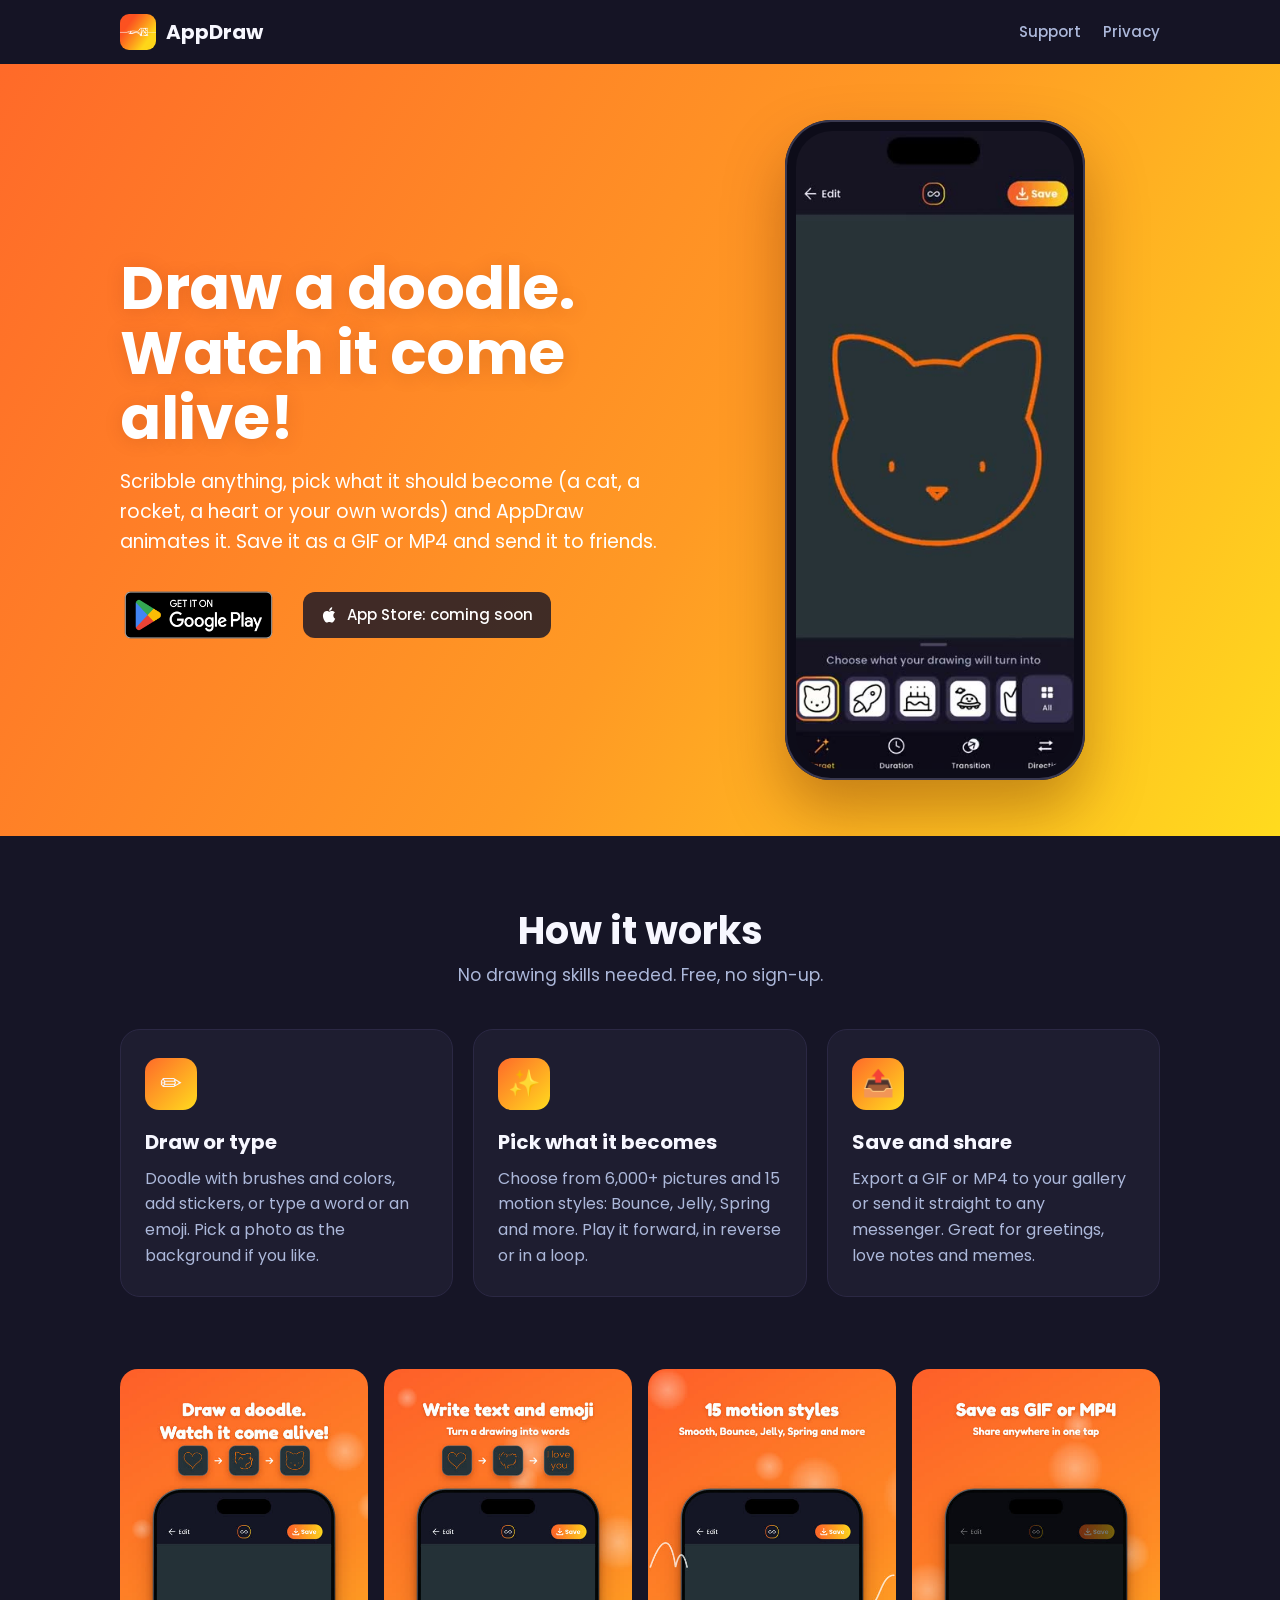
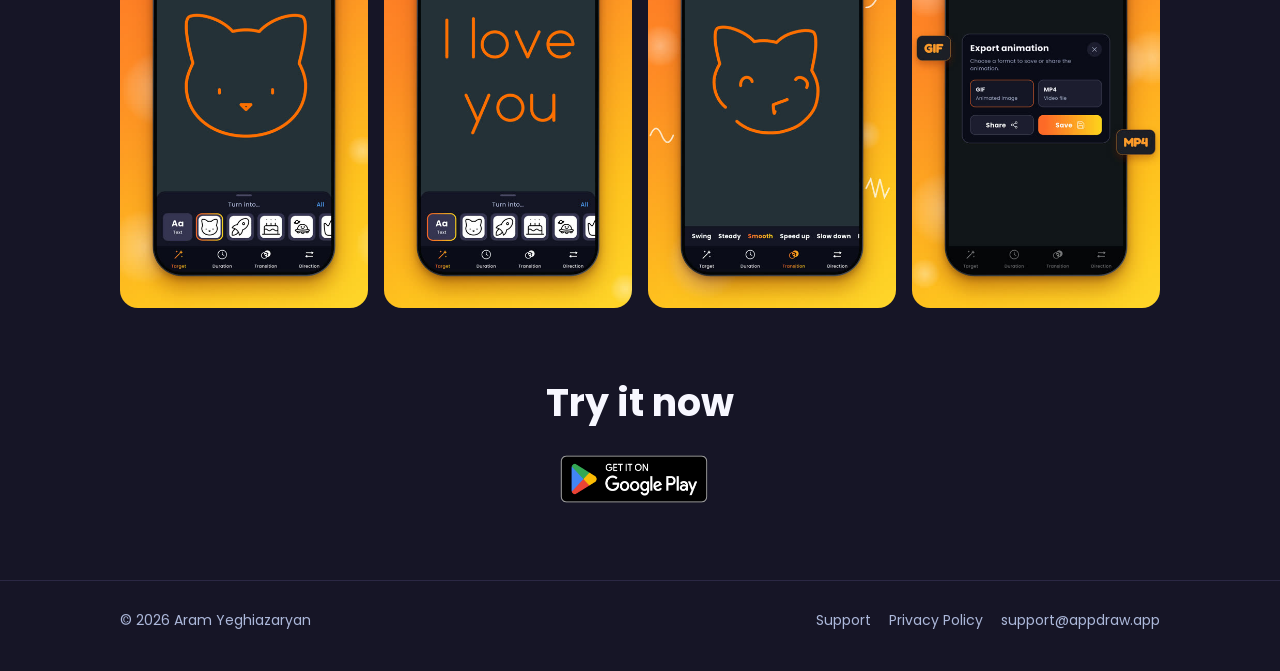
==== index.html @ fce3c05c "Add website: landing, privacy policy, support, custom domain appdraw.app" ====
<!doctype html>
<html lang="en">
<head>
  <meta charset="utf-8">
  <meta name="viewport" content="width=device-width, initial-scale=1">
  <title>AppDraw: Doodle to Animation &amp; GIF Maker</title>
  <meta name="description" content="Draw a doodle and watch it come alive. AppDraw turns your scribble into a cat, a rocket, a heart or any word, then saves it as a GIF or MP4 to share.">
  <link rel="canonical" href="https://appdraw.app/">
  <meta property="og:type" content="website">
  <meta property="og:url" content="https://appdraw.app/">
  <meta property="og:title" content="AppDraw: Doodle to Animation">
  <meta property="og:description" content="Draw a doodle. Watch it come alive! Save as GIF or MP4 and share it anywhere.">
  <meta property="og:image" content="https://appdraw.app/assets/og-image.jpg">
  <meta name="twitter:card" content="summary_large_image">
  <meta name="theme-color" content="#161526">
  <link rel="icon" type="image/png" href="/favicon.png">
  <link rel="apple-touch-icon" href="/apple-touch-icon.png">
  <link rel="preconnect" href="https://fonts.googleapis.com">
  <link rel="preconnect" href="https://fonts.gstatic.com" crossorigin>
  <link rel="stylesheet" href="https://fonts.googleapis.com/css2?family=Poppins:wght@400;500;700&display=swap">
  <link rel="stylesheet" href="/style.css">
  <script type="application/ld+json">
  {"@context":"https://schema.org","@type":"MobileApplication","name":"AppDraw","operatingSystem":"Android, iOS","applicationCategory":"MultimediaApplication","offers":{"@type":"Offer","price":"0","priceCurrency":"USD"},"url":"https://appdraw.app/","author":{"@type":"Person","name":"Aram Yeghiazaryan"}}
  </script>
</head>
<body>
  <header class="site-header">
    <div class="wrap">
      <a class="brand" href="/"><img src="/assets/icon.png" alt="" width="36" height="36"><span>AppDraw</span></a>
      <nav class="nav">
        <a href="/support/">Support</a>
        <a href="/privacy/">Privacy</a>
      </nav>
    </div>
  </header>

  <main>
    <div class="hero">
      <div class="wrap">
        <div>
          <h1>Draw a doodle.<br>Watch it come alive!</h1>
          <p>Scribble anything, pick what it should become (a cat, a rocket, a heart or your own words) and AppDraw animates it. Save it as a GIF or MP4 and send it to friends.</p>
          <div class="stores">
            <a class="play" href="https://play.google.com/store/apps/details?id=com.appdraw.mobile&amp;utm_source=appdraw.app&amp;utm_medium=website"><img src="/assets/google-play-badge.png" alt="Get it on Google Play" width="181" height="70"></a>
            <span class="soon"><svg viewBox="0 0 24 24" aria-hidden="true"><path d="M16.4 12.6c0-2.6 2.1-3.8 2.2-3.9-1.2-1.8-3.1-2-3.7-2-1.6-.2-3.1.9-3.9.9-.8 0-2-.9-3.4-.9-1.7 0-3.3 1-4.2 2.6-1.8 3.1-.5 7.7 1.3 10.2.8 1.2 1.8 2.6 3.1 2.6 1.3-.1 1.7-.8 3.3-.8 1.5 0 1.9.8 3.3.8 1.4 0 2.2-1.3 3.1-2.5 1-1.4 1.4-2.8 1.4-2.9-.1 0-2.5-1-2.5-4.1zM13.9 4.9c.7-.9 1.2-2 1.1-3.2-1 0-2.3.7-3 1.6-.7.8-1.3 2-1.1 3.1 1.1.1 2.3-.6 3-1.5z"/></svg>App Store: coming soon</span>
          </div>
        </div>
        <div class="phone">
          <video src="/assets/demo.mp4" poster="/assets/demo-poster.jpg" autoplay muted loop playsinline aria-label="A doodle turning into a cat, a rocket and a crown in AppDraw"></video>
        </div>
      </div>
    </div>

    <section>
      <div class="wrap">
        <h2 class="section-title">How it works</h2>
        <p class="section-sub">No drawing skills needed. Free, no sign-up.</p>
        <div class="features">
          <div class="card">
            <div class="icon" aria-hidden="true">✏️</div>
            <h3>Draw or type</h3>
            <p>Doodle with brushes and colors, add stickers, or type a word or an emoji. Pick a photo as the background if you like.</p>
          </div>
          <div class="card">
            <div class="icon" aria-hidden="true">✨</div>
            <h3>Pick what it becomes</h3>
            <p>Choose from 6,000+ pictures and 15 motion styles: Bounce, Jelly, Spring and more. Play it forward, in reverse or in a loop.</p>
          </div>
          <div class="card">
            <div class="icon" aria-hidden="true">📤</div>
            <h3>Save and share</h3>
            <p>Export a GIF or MP4 to your gallery or send it straight to any messenger. Great for greetings, love notes and memes.</p>
          </div>
        </div>
      </div>
    </section>

    <section style="padding-top: 0">
      <div class="wrap">
        <div class="shots">
          <img src="/assets/doodle_to_animation.jpg" alt="Draw a doodle and watch it come alive" width="480" height="1043" loading="lazy">
          <img src="/assets/text_and_emoji.jpg" alt="Animate text and emoji" width="480" height="1043" loading="lazy">
          <img src="/assets/motion_styles.jpg" alt="15 motion styles" width="480" height="1043" loading="lazy">
          <img src="/assets/save_gif_mp4.jpg" alt="Save as GIF or MP4" width="480" height="1043" loading="lazy">
        </div>
      </div>
    </section>

    <section class="cta" style="padding-top: 0">
      <div class="wrap">
        <h2 class="section-title">Try it now</h2>
        <div class="stores">
          <a class="play" href="https://play.google.com/store/apps/details?id=com.appdraw.mobile&amp;utm_source=appdraw.app&amp;utm_medium=website"><img src="/assets/google-play-badge.png" alt="Get it on Google Play" width="181" height="70"></a>
        </div>
      </div>
    </section>
  </main>

  <footer class="site-footer">
    <div class="wrap">
      <span>© 2026 Aram Yeghiazaryan</span>
      <nav>
        <a href="/support/">Support</a>
        <a href="/privacy/">Privacy Policy</a>
        <a href="mailto:support@appdraw.app">support@appdraw.app</a>
      </nav>
    </div>
  </footer>
</body>
</html>
---- style.css ----
:root {
  --orange: #ff6a29;
  --yellow: #ffdb1e;
  --ink: #161526;
  --ink-2: #1e1d30;
  --ink-3: #2b2844;
  --text: #f7f7ff;
  --muted: #acb8da;
  --link: #ffb347;
  --radius: 20px;
  --max: 1080px;
}

* { box-sizing: border-box; }

html { -webkit-text-size-adjust: 100%; }

body {
  margin: 0;
  background: var(--ink);
  color: var(--text);
  font: 400 17px/1.6 "Poppins", system-ui, -apple-system, "Segoe UI", Roboto, sans-serif;
}

a { color: var(--link); }
a:hover { color: var(--yellow); }

img, video { display: block; max-width: 100%; }

.wrap { max-width: var(--max); margin: 0 auto; padding: 0 20px; }

/* Header */
.site-header { position: sticky; top: 0; z-index: 10; background: rgba(22, 21, 38, 0.85); backdrop-filter: blur(10px); }
.site-header .wrap { display: flex; align-items: center; justify-content: space-between; height: 64px; }
.brand { display: flex; align-items: center; gap: 10px; color: var(--text); text-decoration: none; font-weight: 700; font-size: 20px; }
.brand img { width: 36px; height: 36px; border-radius: 9px; }
.nav { display: flex; gap: 22px; }
.nav a { color: var(--muted); text-decoration: none; font-weight: 500; font-size: 15px; }
.nav a:hover, .nav a[aria-current="page"] { color: var(--text); }

/* Hero */
.hero { background: linear-gradient(120deg, var(--orange) 0%, #ff9a24 55%, var(--yellow) 100%); overflow: hidden; }
.hero .wrap { display: grid; grid-template-columns: 1.1fr 0.9fr; align-items: center; gap: 40px; padding-top: 56px; padding-bottom: 56px; }
.hero h1 { margin: 0 0 16px; font-size: clamp(38px, 6vw, 60px); line-height: 1.08; font-weight: 700; letter-spacing: -0.5px; color: #fff; text-shadow: 0 2px 18px rgba(120, 40, 0, 0.18); }
.hero p { margin: 0 0 28px; font-size: 19px; color: #fff; max-width: 34em; }
.stores { display: flex; flex-wrap: wrap; align-items: center; gap: 14px; }
.stores .play img { height: 70px; width: auto; margin: -6px -6px; }
.soon { display: inline-flex; align-items: center; gap: 8px; height: 46px; padding: 0 18px; border-radius: 12px; background: rgba(22, 21, 38, 0.82); color: #fff; font-size: 15px; font-weight: 500; }
.soon svg { width: 18px; height: 18px; fill: currentColor; }

.phone { justify-self: center; width: min(300px, 78vw); aspect-ratio: 360 / 792; padding: 11px; border-radius: 46px; background: #0d0c19; box-shadow: 0 30px 60px rgba(90, 30, 0, 0.35), inset 0 0 0 2px #3a3950; }
.phone video { width: 100%; height: 100%; object-fit: cover; border-radius: 36px; background: #263238; }

/* Sections */
section { padding: 72px 0; }
.section-title { margin: 0 0 8px; font-size: clamp(28px, 4vw, 38px); line-height: 1.2; font-weight: 700; text-align: center; }
.section-sub { margin: 0 auto 40px; max-width: 36em; text-align: center; color: var(--muted); }

.features { display: grid; grid-template-columns: repeat(3, 1fr); gap: 20px; }
.card { padding: 28px 24px; border-radius: var(--radius); background: var(--ink-2); border: 1px solid var(--ink-3); }
.card .icon { display: grid; place-items: center; width: 52px; height: 52px; margin-bottom: 16px; border-radius: 14px; background: linear-gradient(135deg, var(--orange), var(--yellow)); font-size: 26px; }
.card h3 { margin: 0 0 8px; font-size: 20px; }
.card p { margin: 0; color: var(--muted); font-size: 16px; }

.shots { display: grid; grid-template-columns: repeat(4, 1fr); gap: 16px; }
.shots img { width: 100%; height: auto; border-radius: 18px; }

.cta { text-align: center; }
.cta .stores { justify-content: center; margin-top: 24px; }

/* Text pages */
.doc { max-width: 760px; padding-top: 48px; padding-bottom: 72px; }
.doc h1 { margin: 0 0 6px; font-size: clamp(30px, 5vw, 42px); line-height: 1.15; }
.doc .meta { margin: 0 0 32px; color: var(--muted); font-size: 15px; }
.doc h2 { margin: 40px 0 10px; font-size: 22px; }
.doc h3 { margin: 28px 0 6px; font-size: 18px; }
.doc p, .doc li { color: #dfe3f2; }
.doc ul { padding-left: 22px; }
.doc li { margin: 6px 0; }
.doc .box { padding: 20px 24px; margin: 24px 0; border-radius: var(--radius); background: var(--ink-2); border: 1px solid var(--ink-3); }
.doc .box p { margin: 4px 0; }

/* Footer */
.site-footer { border-top: 1px solid var(--ink-3); padding: 28px 0 40px; color: var(--muted); font-size: 14px; }
.site-footer .wrap { display: flex; flex-wrap: wrap; gap: 12px 24px; justify-content: space-between; }
.site-footer nav { display: flex; flex-wrap: wrap; gap: 18px; }
.site-footer a { color: var(--muted); text-decoration: none; }
.site-footer a:hover { color: var(--text); }

@media (max-width: 860px) {
  .hero .wrap { grid-template-columns: 1fr; text-align: center; padding-top: 40px; }
  .hero p { margin-left: auto; margin-right: auto; }
  .hero .stores { justify-content: center; }
  .features { grid-template-columns: 1fr; }
  .shots { grid-template-columns: repeat(2, 1fr); }
}

@media (max-width: 480px) {
  body { font-size: 16px; }
  .wrap { padding: 0 16px; }
  .nav { gap: 16px; }
  .brand span { display: none; }
  section { padding: 56px 0; }
}

@media (prefers-reduced-motion: reduce) {
  .phone video { display: none; }
  .phone { background: #0d0c19 url("/assets/demo-poster.jpg") center / cover content-box; }
}
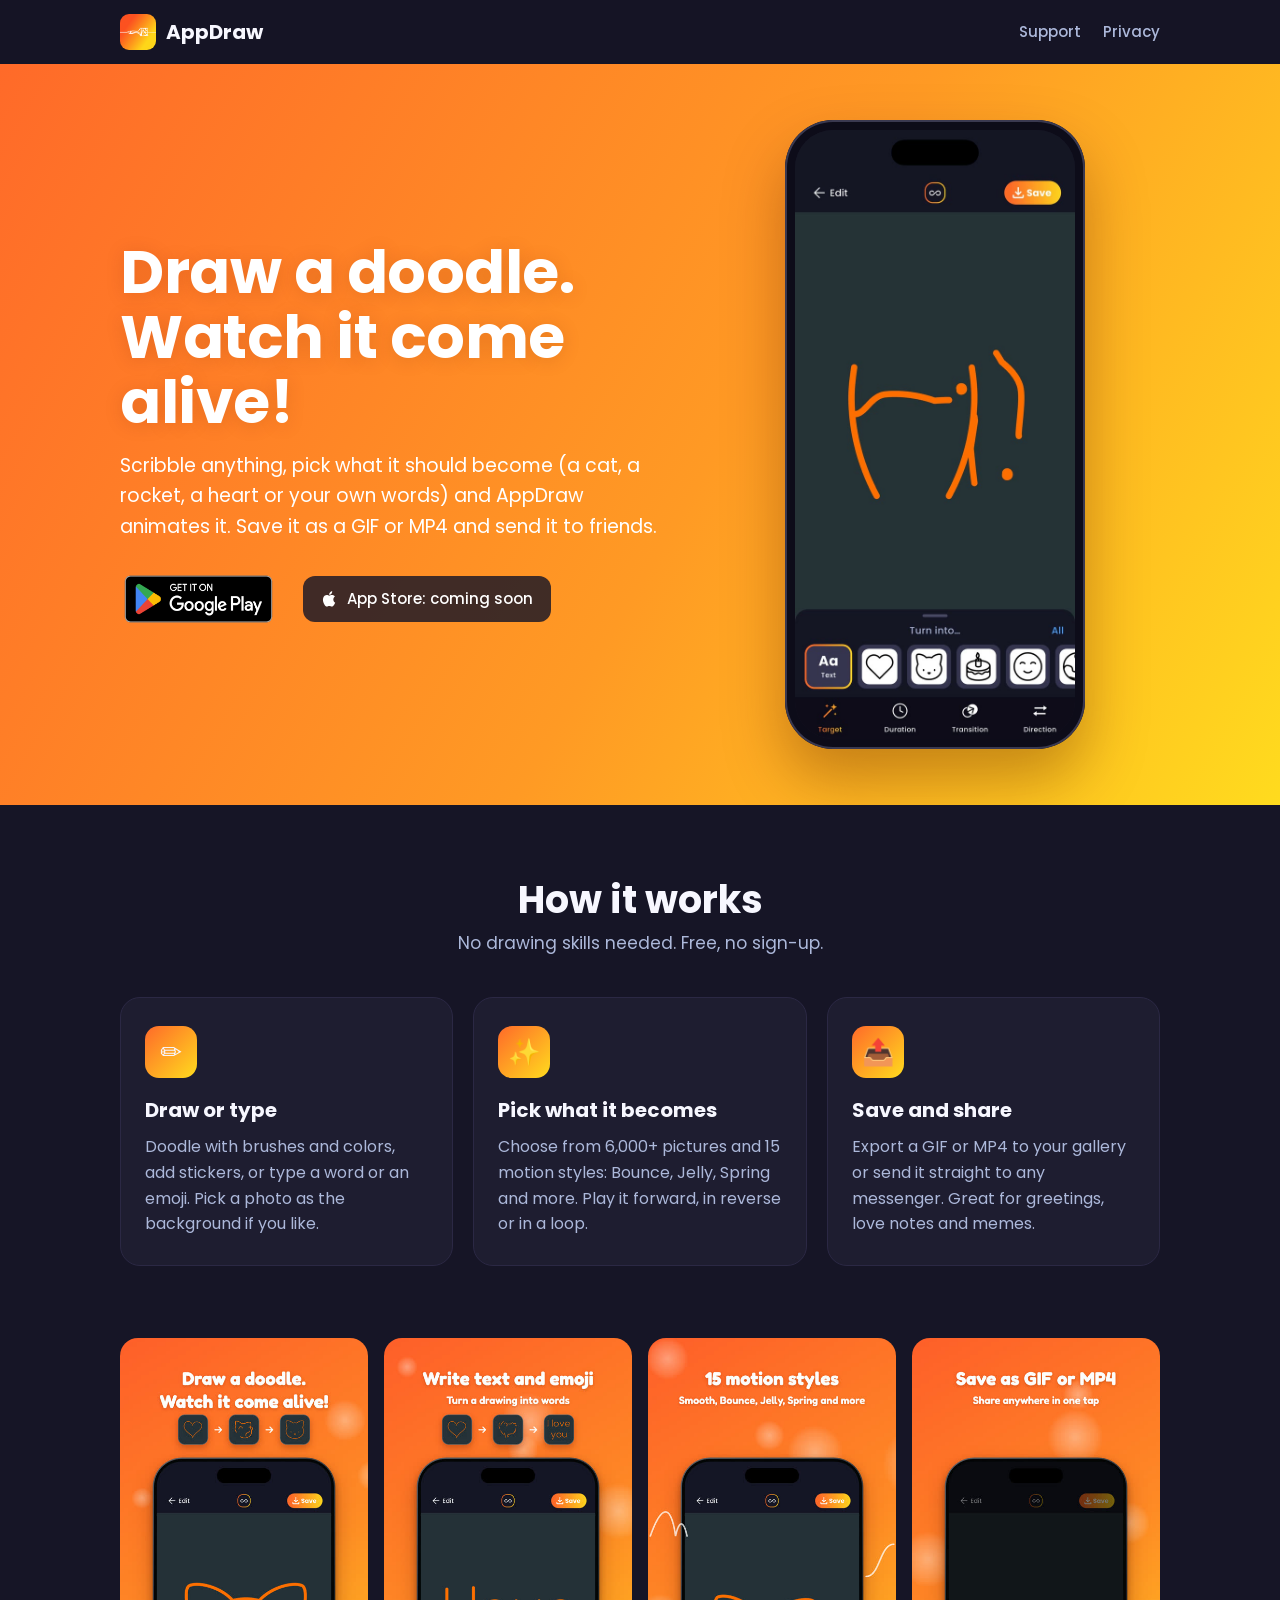
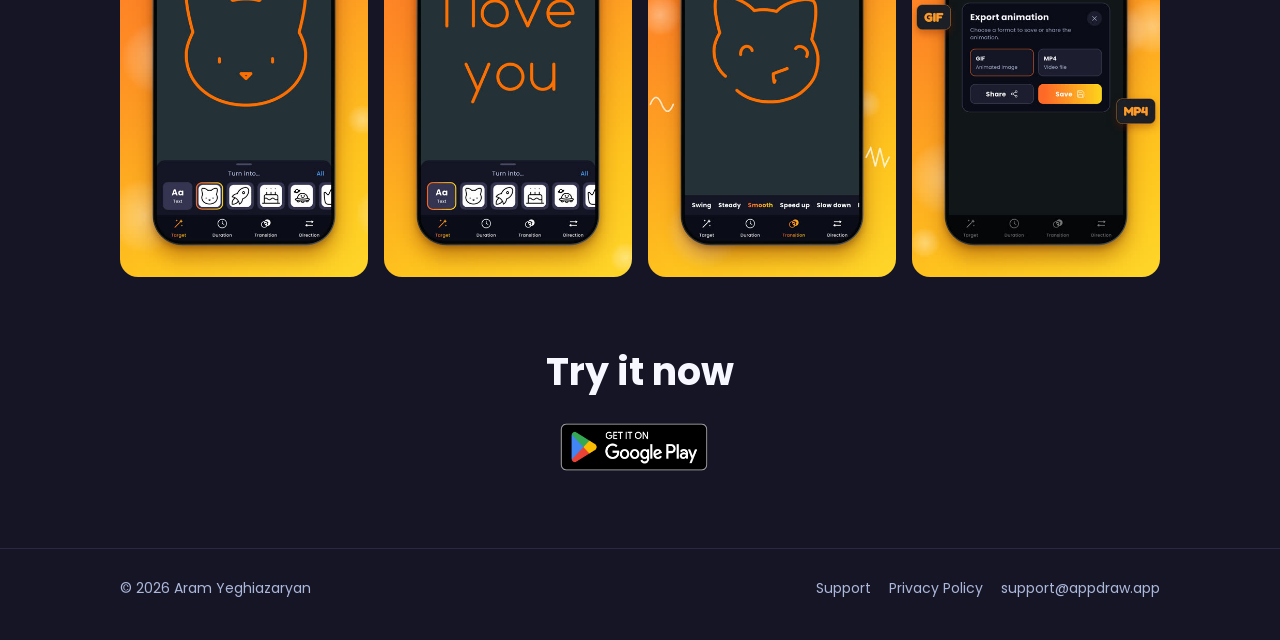
==== commit 9c6dcd4e: "Replace hero video with chained result-screen animation" ====
--- a/index.html
+++ b/index.html
@@ -46,7 +46,7 @@
           </div>
         </div>
         <div class="phone">
-          <video src="/assets/demo.mp4" poster="/assets/demo-poster.jpg" autoplay muted loop playsinline aria-label="A doodle turning into a cat, a rocket and a crown in AppDraw"></video>
+          <video src="/assets/demo.mp4" poster="/assets/demo-poster.jpg" autoplay muted loop playsinline aria-label="A heart doodle turning into a cat, the word Hi, a cake, the words Love you, a smiley, the word Wow and back into a heart on the AppDraw result screen"></video>
         </div>
       </div>
     </div>
--- a/style.css
+++ b/style.css
@@ -48,8 +48,8 @@
 .soon { display: inline-flex; align-items: center; gap: 8px; height: 46px; padding: 0 18px; border-radius: 12px; background: rgba(22, 21, 38, 0.82); color: #fff; font-size: 15px; font-weight: 500; }
 .soon svg { width: 18px; height: 18px; fill: currentColor; }
 
-.phone { justify-self: center; width: min(300px, 78vw); aspect-ratio: 360 / 792; padding: 11px; border-radius: 46px; background: #0d0c19; box-shadow: 0 30px 60px rgba(90, 30, 0, 0.35), inset 0 0 0 2px #3a3950; }
-.phone video { width: 100%; height: 100%; object-fit: cover; border-radius: 36px; background: #263238; }
+.phone { justify-self: center; width: min(300px, 78vw); padding: 10px; border-radius: 48px; background: #0d0c19; box-shadow: 0 30px 60px rgba(90, 30, 0, 0.35), inset 0 0 0 2px #3a3950; }
+.phone video { width: 100%; height: auto; aspect-ratio: 600 / 1304; border-radius: 38px; background: #161526; }
 
 /* Sections */
 section { padding: 72px 0; }
@@ -105,5 +105,5 @@
 
 @media (prefers-reduced-motion: reduce) {
   .phone video { display: none; }
-  .phone { background: #0d0c19 url("/assets/demo-poster.jpg") center / cover content-box; }
+  .phone::after { content: ""; display: block; aspect-ratio: 600 / 1304; border-radius: 38px; background: url("/assets/demo-poster.jpg") center / cover; }
 }
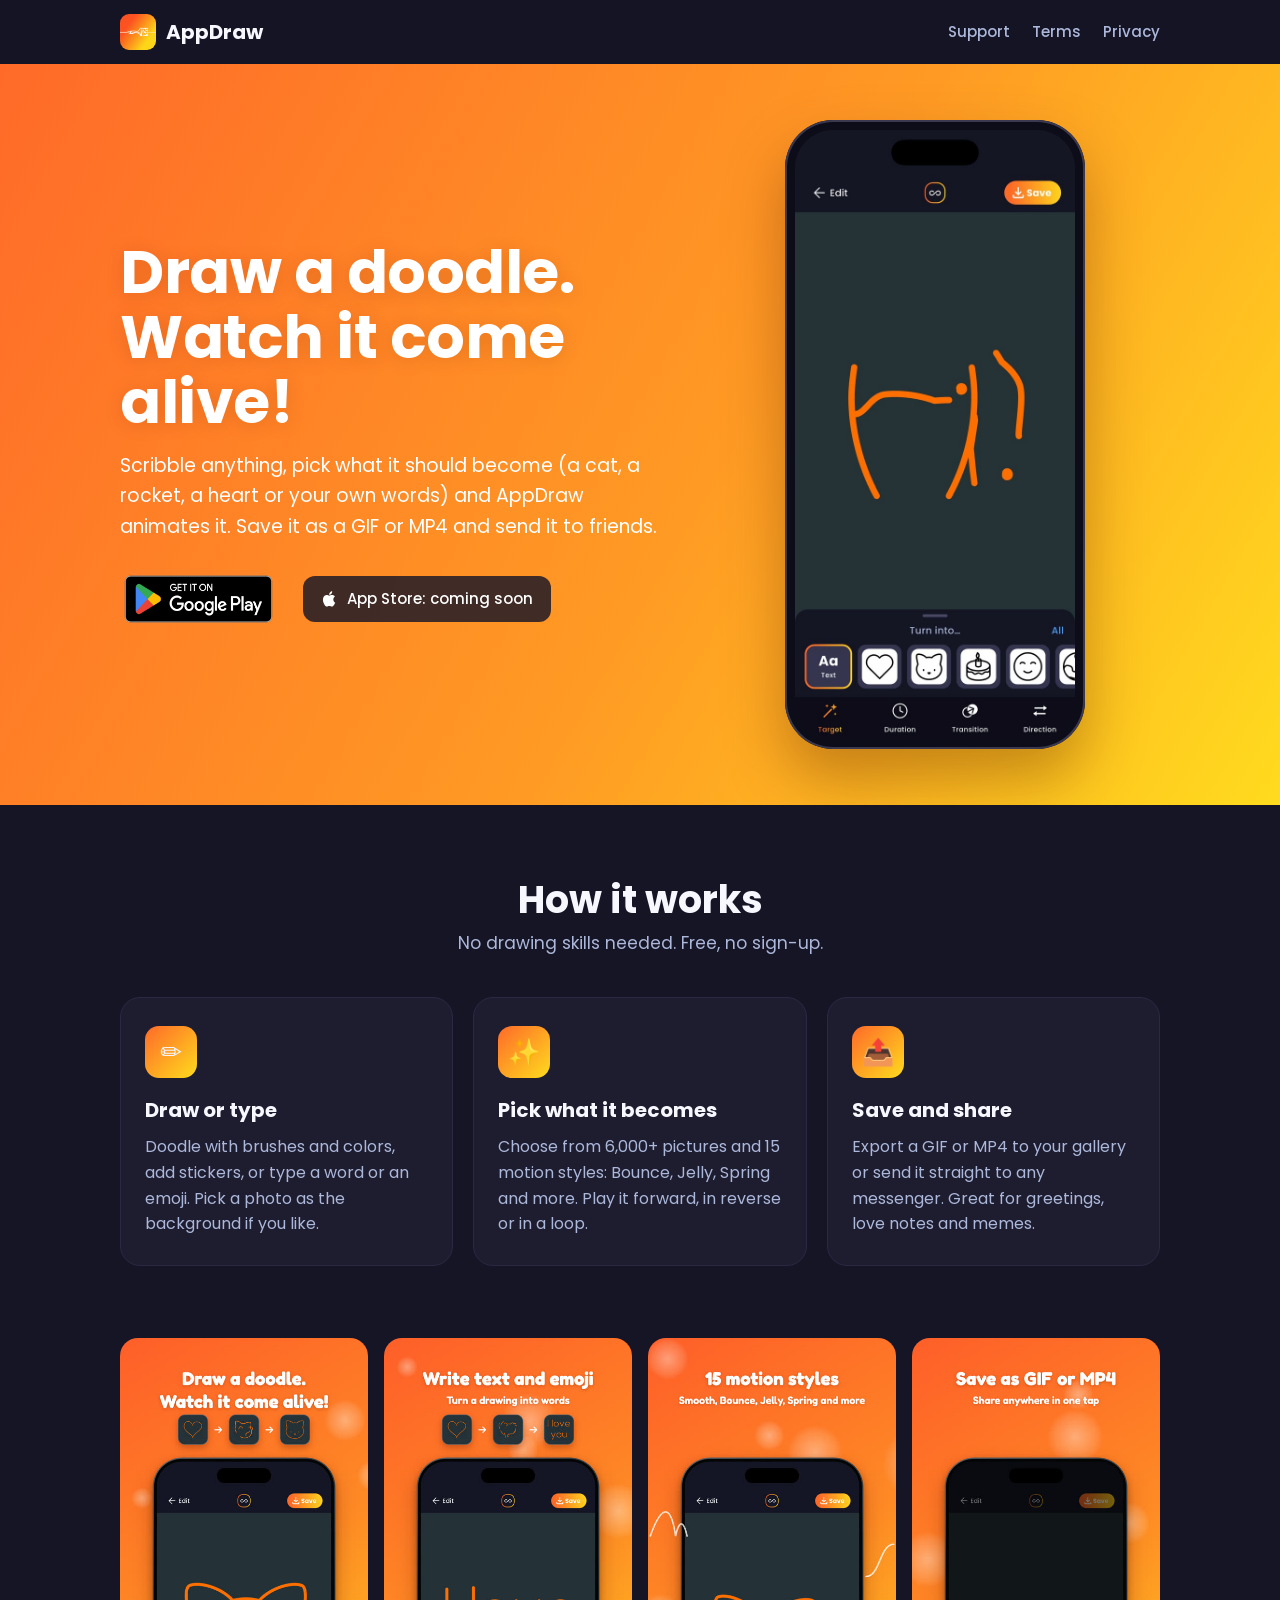
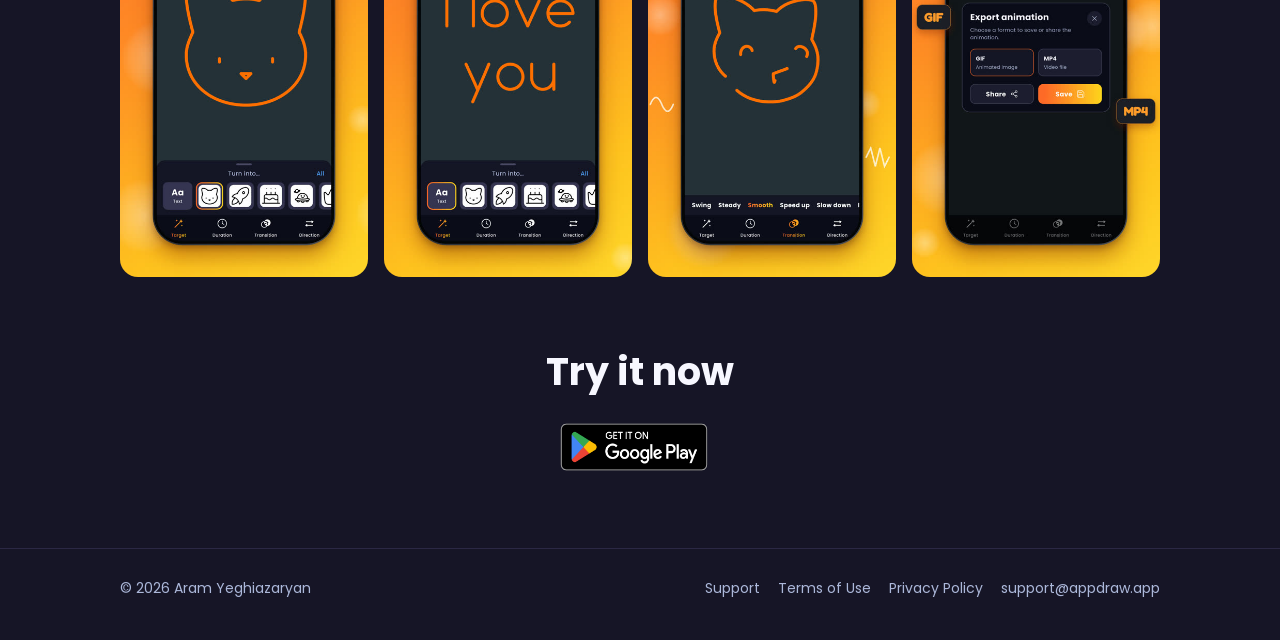
==== commit 1c1d30dc: "Add Terms of Use page" ====
--- a/index.html
+++ b/index.html
@@ -18,7 +18,7 @@
   <link rel="preconnect" href="https://fonts.googleapis.com">
   <link rel="preconnect" href="https://fonts.gstatic.com" crossorigin>
   <link rel="stylesheet" href="https://fonts.googleapis.com/css2?family=Poppins:wght@400;500;700&display=swap">
-  <link rel="stylesheet" href="/style.css">
+  <link rel="stylesheet" href="/style.css?v=20261031">
   <script type="application/ld+json">
   {"@context":"https://schema.org","@type":"MobileApplication","name":"AppDraw","operatingSystem":"Android, iOS","applicationCategory":"MultimediaApplication","offers":{"@type":"Offer","price":"0","priceCurrency":"USD"},"url":"https://appdraw.app/","author":{"@type":"Person","name":"Aram Yeghiazaryan"}}
   </script>
@@ -29,6 +29,7 @@
       <a class="brand" href="/"><img src="/assets/icon.png" alt="" width="36" height="36"><span>AppDraw</span></a>
       <nav class="nav">
         <a href="/support/">Support</a>
+        <a href="/terms/">Terms</a>
         <a href="/privacy/">Privacy</a>
       </nav>
     </div>
@@ -101,6 +102,7 @@
       <span>© 2026 Aram Yeghiazaryan</span>
       <nav>
         <a href="/support/">Support</a>
+        <a href="/terms/">Terms of Use</a>
         <a href="/privacy/">Privacy Policy</a>
         <a href="mailto:support@appdraw.app">support@appdraw.app</a>
       </nav>
--- a/style.css
+++ b/style.css
@@ -77,6 +77,7 @@
 .doc p, .doc li { color: #dfe3f2; }
 .doc ul { padding-left: 22px; }
 .doc li { margin: 6px 0; }
+.doc [id] { scroll-margin-top: 84px; }
 .doc .box { padding: 20px 24px; margin: 24px 0; border-radius: var(--radius); background: var(--ink-2); border: 1px solid var(--ink-3); }
 .doc .box p { margin: 4px 0; }
 
@@ -98,6 +99,7 @@
 @media (max-width: 480px) {
   body { font-size: 16px; }
   .wrap { padding: 0 16px; }
+  .doc { padding-top: 32px; padding-bottom: 48px; }
   .nav { gap: 16px; }
   .brand span { display: none; }
   section { padding: 56px 0; }
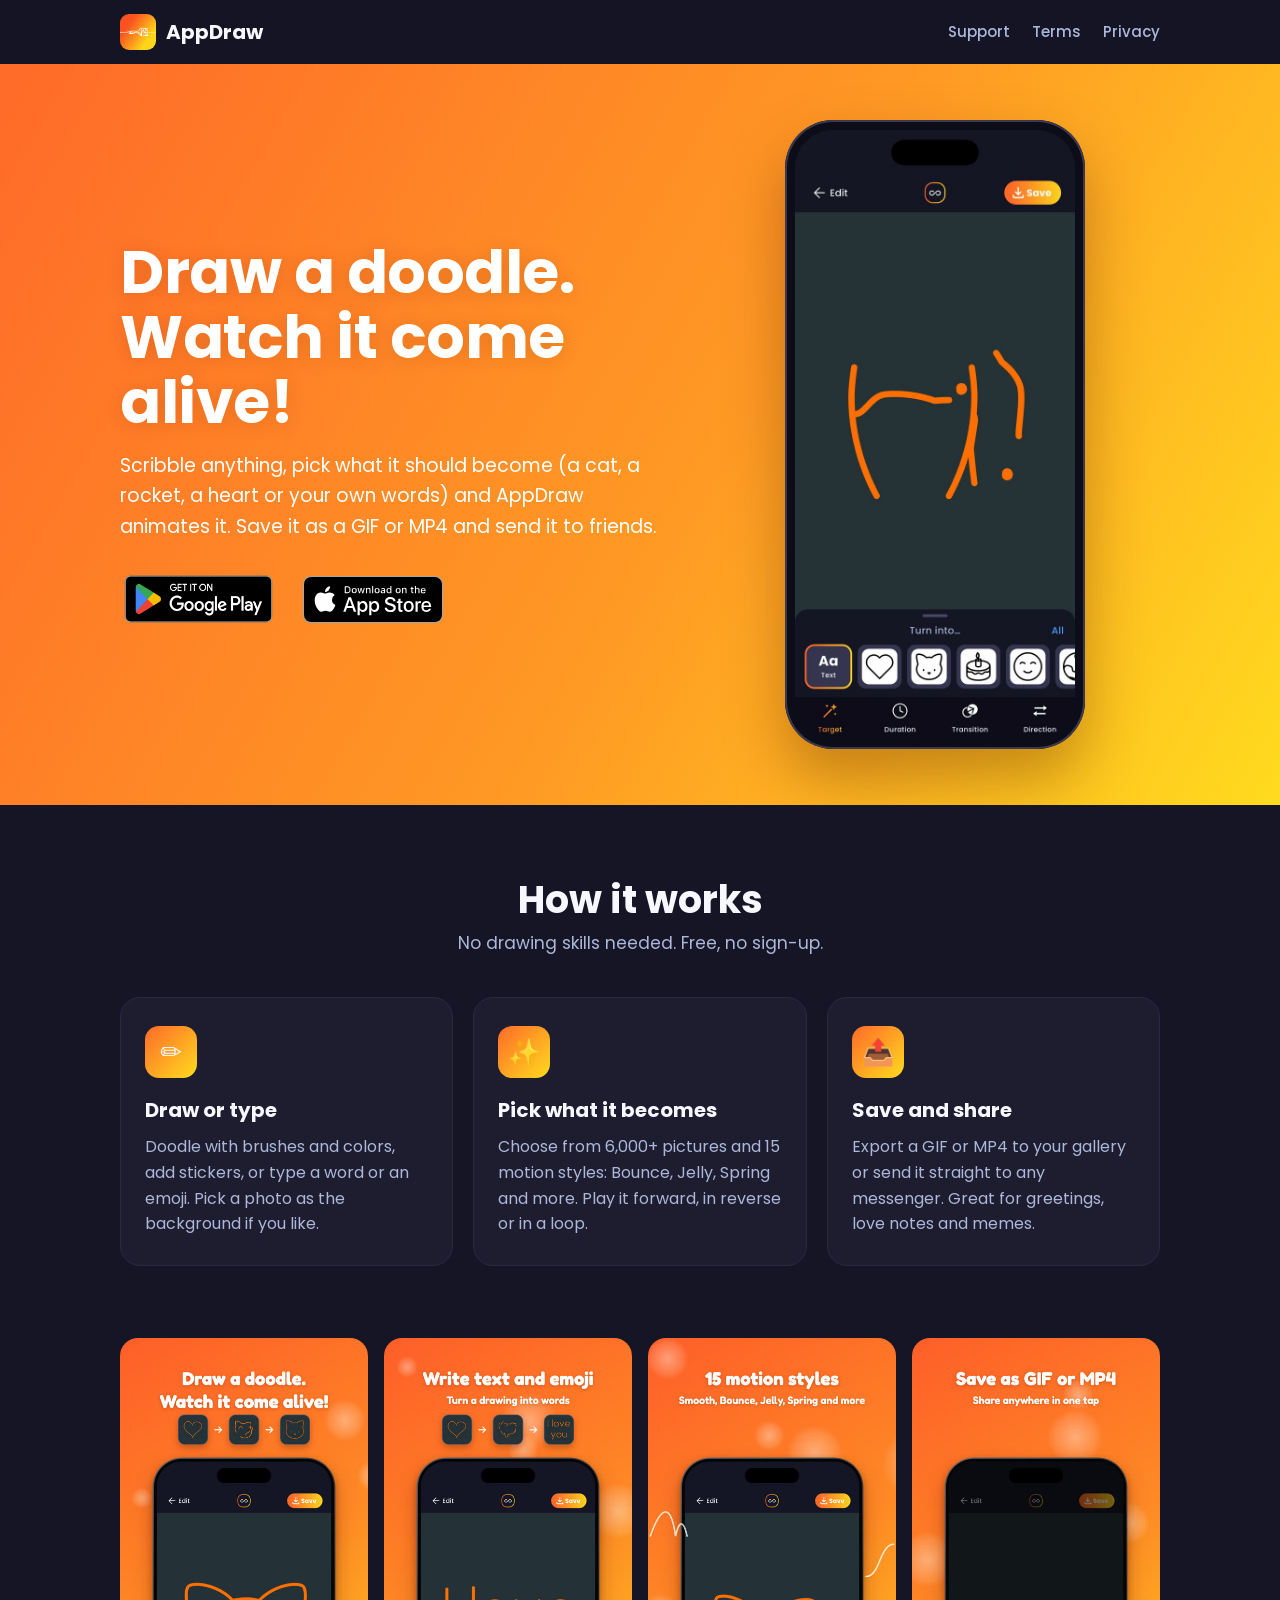
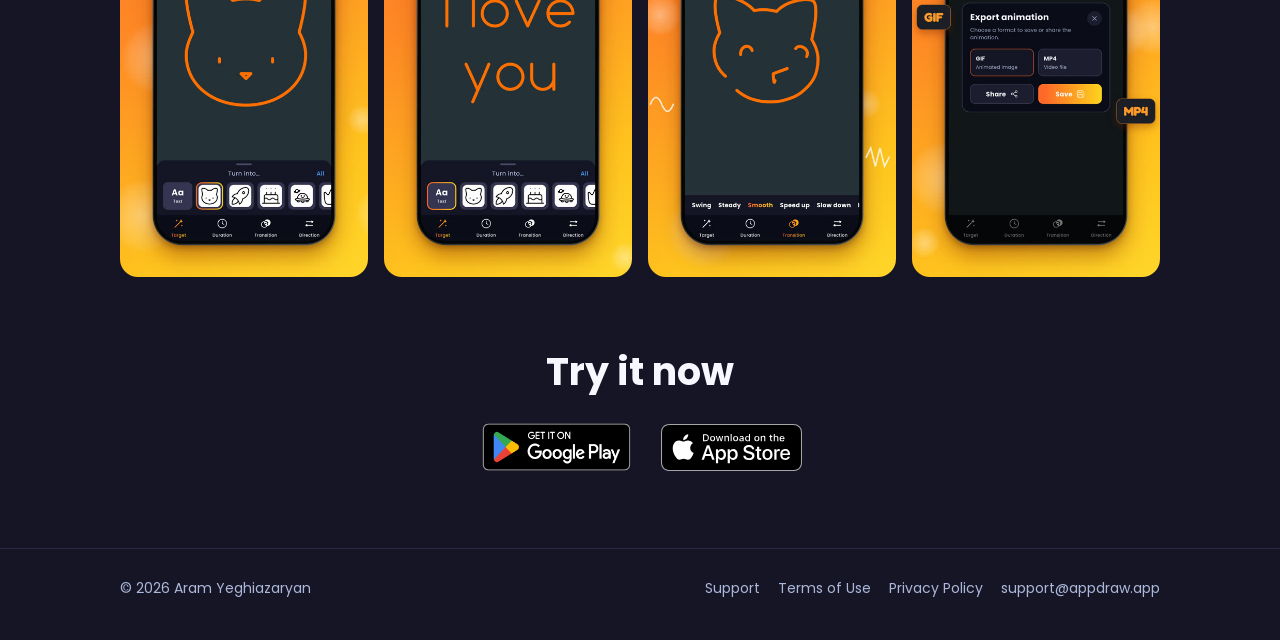
==== commit 55972d75: "Add App Store badge and download links" ====
--- a/index.html
+++ b/index.html
@@ -14,6 +14,7 @@
   <meta name="twitter:card" content="summary_large_image">
   <meta name="theme-color" content="#161526">
   <link rel="icon" type="image/png" href="/favicon.png">
+  <meta name="apple-itunes-app" content="app-id=6824874567">
   <link rel="apple-touch-icon" href="/apple-touch-icon.png">
   <link rel="preconnect" href="https://fonts.googleapis.com">
   <link rel="preconnect" href="https://fonts.gstatic.com" crossorigin>
@@ -43,7 +44,7 @@
           <p>Scribble anything, pick what it should become (a cat, a rocket, a heart or your own words) and AppDraw animates it. Save it as a GIF or MP4 and send it to friends.</p>
           <div class="stores">
             <a class="play" href="https://play.google.com/store/apps/details?id=com.appdraw.mobile&amp;utm_source=appdraw.app&amp;utm_medium=website"><img src="/assets/google-play-badge.png" alt="Get it on Google Play" width="181" height="70"></a>
-            <span class="soon"><svg viewBox="0 0 24 24" aria-hidden="true"><path d="M16.4 12.6c0-2.6 2.1-3.8 2.2-3.9-1.2-1.8-3.1-2-3.7-2-1.6-.2-3.1.9-3.9.9-.8 0-2-.9-3.4-.9-1.7 0-3.3 1-4.2 2.6-1.8 3.1-.5 7.7 1.3 10.2.8 1.2 1.8 2.6 3.1 2.6 1.3-.1 1.7-.8 3.3-.8 1.5 0 1.9.8 3.3.8 1.4 0 2.2-1.3 3.1-2.5 1-1.4 1.4-2.8 1.4-2.9-.1 0-2.5-1-2.5-4.1zM13.9 4.9c.7-.9 1.2-2 1.1-3.2-1 0-2.3.7-3 1.6-.7.8-1.3 2-1.1 3.1 1.1.1 2.3-.6 3-1.5z"/></svg>App Store: coming soon</span>
+            <a class="apple" href="https://apps.apple.com/us/app/appdraw-draw-animation-gif/id6824874567"><img src="/assets/app-store-badge.svg" alt="Download on the App Store" width="141" height="47"></a>
           </div>
         </div>
         <div class="phone">
@@ -92,6 +93,7 @@
         <h2 class="section-title">Try it now</h2>
         <div class="stores">
           <a class="play" href="https://play.google.com/store/apps/details?id=com.appdraw.mobile&amp;utm_source=appdraw.app&amp;utm_medium=website"><img src="/assets/google-play-badge.png" alt="Get it on Google Play" width="181" height="70"></a>
+          <a class="apple" href="https://apps.apple.com/us/app/appdraw-draw-animation-gif/id6824874567"><img src="/assets/app-store-badge.svg" alt="Download on the App Store" width="141" height="47"></a>
         </div>
       </div>
     </section>
--- a/style.css
+++ b/style.css
@@ -45,8 +45,7 @@
 .hero p { margin: 0 0 28px; font-size: 19px; color: #fff; max-width: 34em; }
 .stores { display: flex; flex-wrap: wrap; align-items: center; gap: 14px; }
 .stores .play img { height: 70px; width: auto; margin: -6px -6px; }
-.soon { display: inline-flex; align-items: center; gap: 8px; height: 46px; padding: 0 18px; border-radius: 12px; background: rgba(22, 21, 38, 0.82); color: #fff; font-size: 15px; font-weight: 500; }
-.soon svg { width: 18px; height: 18px; fill: currentColor; }
+.stores .apple img { display: block; height: 47px; width: auto; }
 
 .phone { justify-self: center; width: min(300px, 78vw); padding: 10px; border-radius: 48px; background: #0d0c19; box-shadow: 0 30px 60px rgba(90, 30, 0, 0.35), inset 0 0 0 2px #3a3950; }
 .phone video { width: 100%; height: auto; aspect-ratio: 600 / 1304; border-radius: 38px; background: #161526; }
